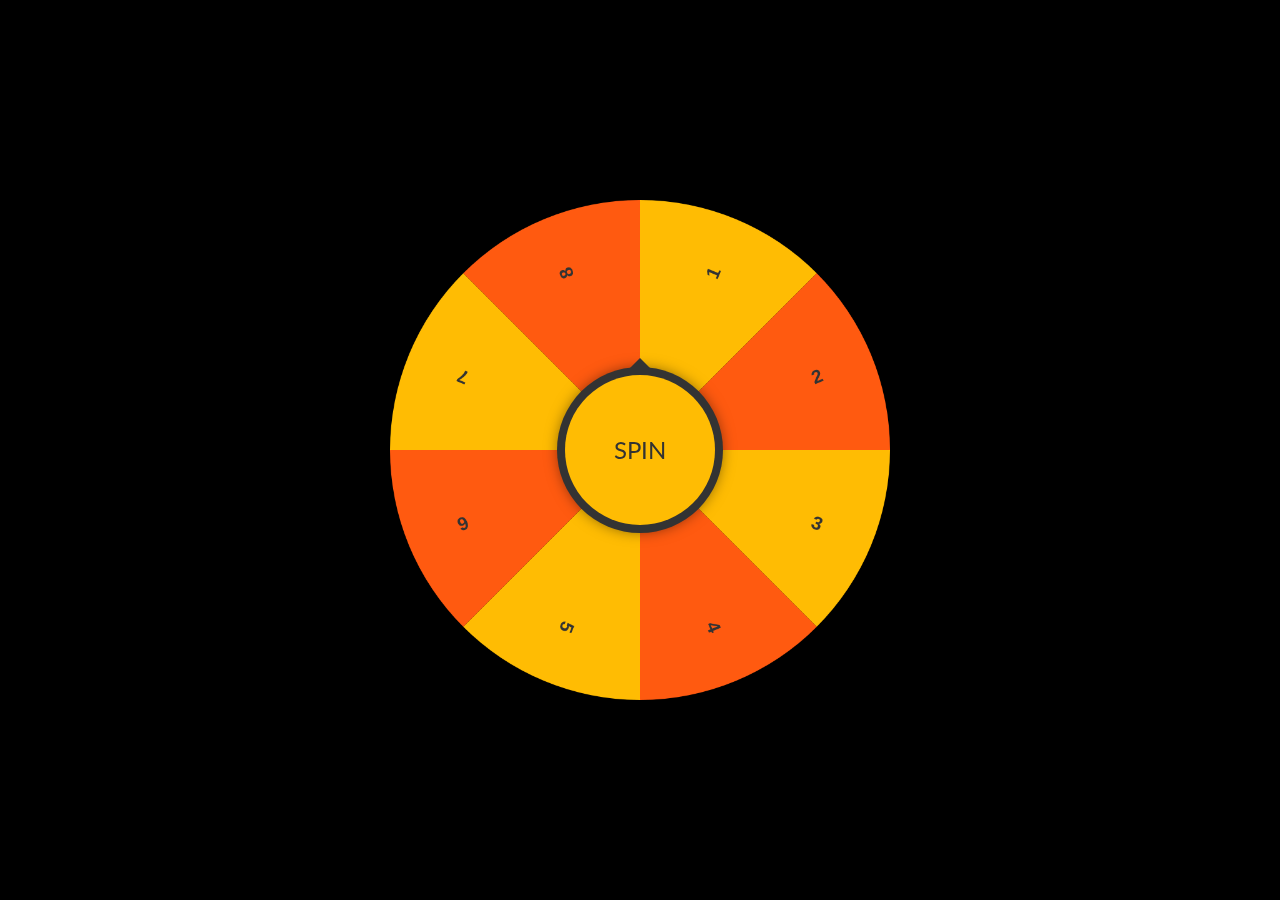
==== index.html @ 4b20868d "Rename Index.html to index.html" ====
<!doctype html>
<html>
  <head>
    <title>NiSource</title>
    <meta charset="UTF-8" />
    <style>
      @import url("https://fonts.googleapis.com/css2?family=Lato:wght@400;700&display=swap");
    </style>
    <link rel="stylesheet" href="styles.css" />
  </head>

  <body>
    <div id="spin_the_wheel">
      <canvas id="wheel" width="800" height="800"></canvas>
      <div id="spin">SPIN</div>
    </div>
    <script defer src="./script.js"></script>
  </body>
  
</html>
---- styles.css ----
* {
    margin: 0;
    padding: 0;
    box-sizing: border-box;
  }
  
  body {
    height: 100vh;
    display: grid;
    place-items: center;
    margin: 0;
    background-color: black;
  }
  
  #spin_the_wheel {
    display: inline-block;
    position: relative;
    overflow: hidden;
    z-index: 6;
    width: 90vw; /* Restrict the wheel to fit within viewport width */
    max-width: 500px; /* Optional max size for large screens */
    aspect-ratio: 1 / 1; /* Ensures the wheel remains circular */
  }
  
  #wheel {
    display: block;
    width: 100%; /* Matches the parent container */
    height: auto; /* Maintains aspect ratio */
  }
  
  #spin {
    font: 1.5em/0 "Lato", sans-serif;
    user-select: none;
    cursor: pointer;
    display: flex;
    justify-content: center;
    align-items: center;
    position: absolute;
    top: 50%;
    left: 50%;
    width: 30%; /* Proportional to the wheel */
    height: 30%; /* Proportional to the wheel */
    margin: -15%;
    background: #FFBC03; /* Default yellow background */
    color: #333333; /* Default dark text */
    box-shadow: 0 0 0 8px currentColor, 0 0px 15px 5px rgba(0, 0, 0, 0.6);
    border-radius: 50%;
    transition: 0.8s;
  }
  
  #spin::after {
    content: "";
    position: absolute;
    top: -17px;
    border: 10px solid transparent;
    border-bottom-color: currentColor;
    border-top: none;
  }
  
  .row {
    display: flex;
    flex-direction: row;
    flex-wrap: wrap;
    width: 100%;
  }
  
  .column {
    display: flex;
    flex-direction: column;
    flex-basis: 100%;
    flex: 1;
  }
  
  /* Responsive Adjustments */
  @media (max-width: 768px) {
    #spin {
      font-size: 1.2em; /* Adjust font size for smaller screens */
      width: 35%; /* Adjust button size */
      height: 35%;
      margin: -17.5%;
    }
  
    #spin::after {
      top: -14px; /* Adjust pointer position */
      border-width: 8px; /* Adjust pointer size */
    }
  }
  
  @media (max-width: 480px) {
    #spin {
      font-size: 1em; /* Smaller text for very small screens */
      width: 40%;
      height: 40%;
      margin: -20%;
    }
  
    #spin::after {
      top: -12px;
      border-width: 6px;
    }
  }
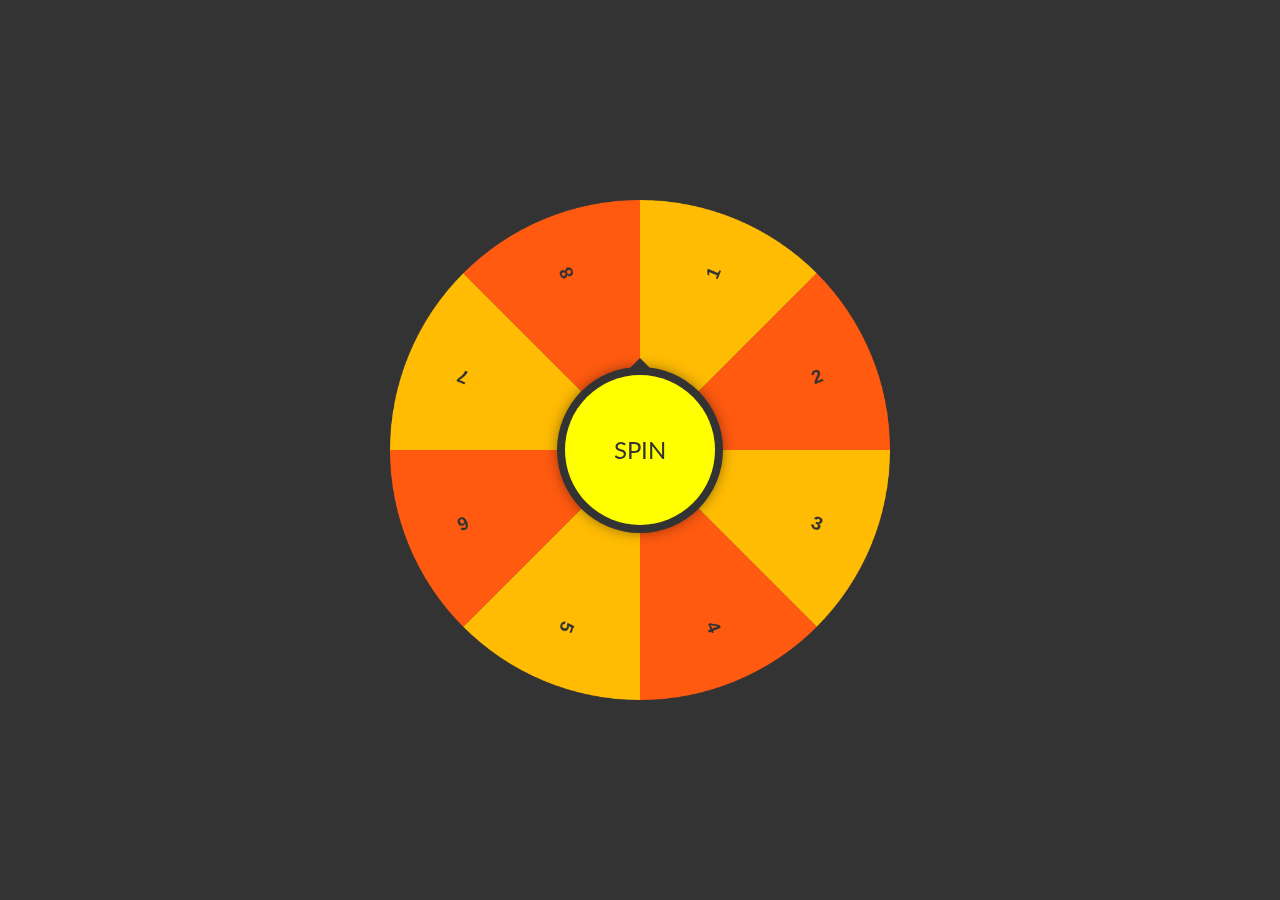
==== commit 907350dc: "Merge branch 'main' of https://github.com/krishSibin/NiSource-SpinningWheel" ====
--- a/index.html
+++ b/index.html
@@ -1,7 +1,7 @@
 <!doctype html>
 <html>
   <head>
-    <title>NiSource</title>
+    <title>InfoSec</title>
     <meta charset="UTF-8" />
     <style>
       @import url("https://fonts.googleapis.com/css2?family=Lato:wght@400;700&display=swap");
--- a/styles.css
+++ b/styles.css
@@ -1,102 +1,79 @@
+@import url('https://fonts.googleapis.com/css?family=Montserrat:400,800');
+
 * {
-    margin: 0;
-    padding: 0;
-    box-sizing: border-box;
+  margin: 0;
+  padding: 0;
+  box-sizing: border-box;
+}
+
+body {
+  font-family: 'Montserrat', sans-serif;
+  height: 100vh;
+  display: grid;
+  place-items: center;
+  margin: 0;
+  background-color: rgba(0, 0, 0, 0.8);
+  /* background-image: url('./second.png'); */
+  background-size: contain;
+  background-repeat: no-repeat;
+  background-position: center;
+  background-blend-mode: soft-light;
+
+  @media (max-width: 768px) {
+    background-size: cover;
   }
-  
-  body {
-    height: 100vh;
-    display: grid;
-    place-items: center;
-    margin: 0;
-    background-color: black;
+
+  @media (max-width: 480px) {
+    background-size: 120%;
   }
-  
-  #spin_the_wheel {
-    display: inline-block;
-    position: relative;
-    overflow: hidden;
-    z-index: 6;
-    width: 90vw; /* Restrict the wheel to fit within viewport width */
-    max-width: 500px; /* Optional max size for large screens */
-    aspect-ratio: 1 / 1; /* Ensures the wheel remains circular */
-  }
-  
-  #wheel {
-    display: block;
-    width: 100%; /* Matches the parent container */
-    height: auto; /* Maintains aspect ratio */
-  }
-  
-  #spin {
-    font: 1.5em/0 "Lato", sans-serif;
-    user-select: none;
-    cursor: pointer;
-    display: flex;
-    justify-content: center;
-    align-items: center;
-    position: absolute;
-    top: 50%;
-    left: 50%;
-    width: 30%; /* Proportional to the wheel */
-    height: 30%; /* Proportional to the wheel */
-    margin: -15%;
-    background: #FFBC03; /* Default yellow background */
-    color: #333333; /* Default dark text */
-    box-shadow: 0 0 0 8px currentColor, 0 0px 15px 5px rgba(0, 0, 0, 0.6);
-    border-radius: 50%;
-    transition: 0.8s;
-  }
-  
-  #spin::after {
-    content: "";
-    position: absolute;
-    top: -17px;
-    border: 10px solid transparent;
-    border-bottom-color: currentColor;
-    border-top: none;
-  }
-  
-  .row {
-    display: flex;
-    flex-direction: row;
-    flex-wrap: wrap;
-    width: 100%;
-  }
-  
-  .column {
-    display: flex;
-    flex-direction: column;
-    flex-basis: 100%;
-    flex: 1;
-  }
-  
-  /* Responsive Adjustments */
-  @media (max-width: 768px) {
-    #spin {
-      font-size: 1.2em; /* Adjust font size for smaller screens */
-      width: 35%; /* Adjust button size */
-      height: 35%;
-      margin: -17.5%;
-    }
-  
-    #spin::after {
-      top: -14px; /* Adjust pointer position */
-      border-width: 8px; /* Adjust pointer size */
-    }
-  }
-  
-  @media (max-width: 480px) {
-    #spin {
-      font-size: 1em; /* Smaller text for very small screens */
-      width: 40%;
-      height: 40%;
-      margin: -20%;
-    }
-  
-    #spin::after {
-      top: -12px;
-      border-width: 6px;
-    }
-  }
-  +}
+
+#spin_the_wheel {
+  display: inline-block;
+  position: relative;
+  overflow: hidden;
+  z-index: 6;
+  width: 90vw;
+  max-width: 500px;
+  aspect-ratio: 1 / 1;
+  transition: transform 0.3s ease-out; /* Smooth zoom effect */
+}
+
+#wheel {
+  display: block;
+  width: 100%;
+  height: auto;
+}
+
+#spin {
+  font: 1.5em/0 "Lato", sans-serif;
+  user-select: none;
+  cursor: pointer;
+  display: flex;
+  justify-content: center;
+  align-items: center;
+  position: absolute;
+  top: 50%;
+  left: 50%;
+  width: 30%;
+  height: 30%;
+  margin: -15%;
+  background-color: #FFBC03;
+  color: #333333;
+  box-shadow: 0 0 0 8px currentColor, 0 0px 15px 5px rgba(0, 0, 0, 0.6);
+  border-radius: 50%;
+  transition: transform 0.3s ease-out;
+}
+
+#spin::after {
+  content: "";
+  position: absolute;
+  top: -17px;
+  border: 10px solid transparent;
+  border-bottom-color: currentColor;
+  border-top: none;
+}
+
+.spin-zoom {
+  transform: scale(1.6); /* Slight zoom effect */
+}
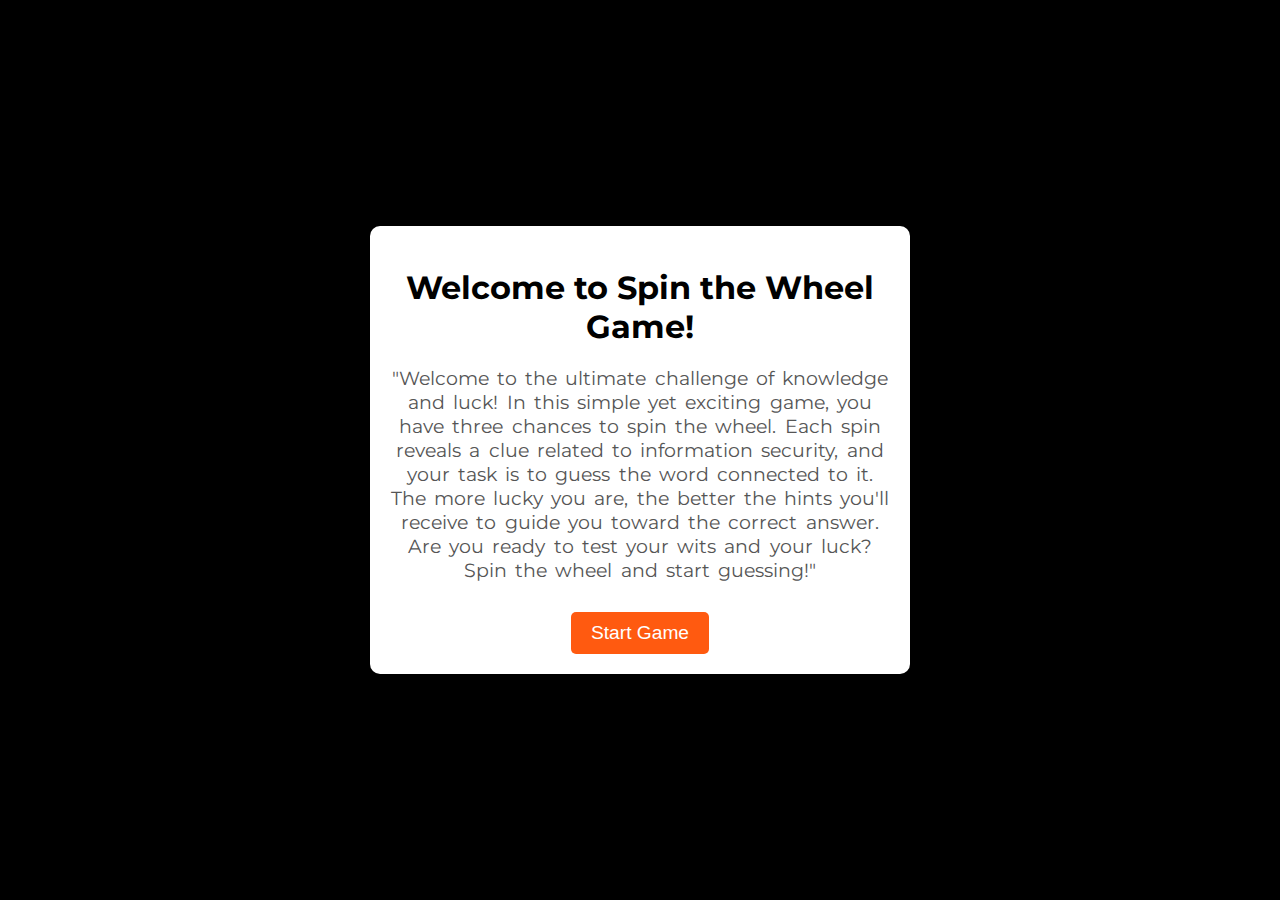
==== commit 12d158df: "Update and rename landing.html to index.html" ====
--- a/index.html
+++ b/index.html
@@ -1,20 +1,75 @@
-<!doctype html>
-<html>
-  <head>
-    <title>InfoSec</title>
-    <meta charset="UTF-8" />
-    <style>
-      @import url("https://fonts.googleapis.com/css2?family=Lato:wght@400;700&display=swap");
-    </style>
-    <link rel="stylesheet" href="styles.css" />
-  </head>
+<!DOCTYPE html>
+<html lang="en">
+<head>
+  <meta charset="UTF-8">
+  <meta name="viewport" content="width=device-width, initial-scale=1.0">
+  <title>Welcome to Spin the Wheel Game</title>
+  <style>
+    @import url('https://fonts.googleapis.com/css?family=Montserrat:400,800');
+    body {
+        font-family: 'Montserrat', sans-serif;
+      display: flex;
+      justify-content: center;
+      align-items: center;
+      height: 100vh;
+      margin: 0;
+      background-color: black;
+      text-align: center;
+    }
 
-  <body>
-    <div id="spin_the_wheel">
-      <canvas id="wheel" width="800" height="800"></canvas>
-      <div id="spin">SPIN</div>
-    </div>
-    <script defer src="./script.js"></script>
-  </body>
-  
+    .container {
+      padding: 20px;
+      background-color: #ffffff;
+      border-radius: 10px;
+      box-shadow: 0 4px 15px rgba(0, 0, 0, 0.1);
+      width: 80%;
+      max-width: 500px;
+    }
+
+    .title {
+      font-size: 2rem;
+      margin-bottom: 20px;
+    }
+
+    .description {
+      font-size: 1.2rem;
+      margin-bottom: 30px;
+      color: #555;
+      word-spacing: .2rem;
+      align-items: center;
+    }
+
+    .btn {
+      padding: 10px 20px;
+      font-size: 1.2rem;
+      background-color: #ff5a10;
+      color: white;
+      border: none;
+      border-radius: 5px;
+      cursor: pointer;
+      transition: background-color 0.3s;
+    }
+
+    .btn:hover {
+      background-color: #ff751a;
+    }
+  </style>
+</head>
+<body>
+
+  <div class="container">
+    <h1 class="title">Welcome to Spin the Wheel Game!</h1>
+    <p class="description">
+        "Welcome to the ultimate challenge of knowledge and luck! In this simple yet exciting game, you have three chances to spin the wheel. Each spin reveals a clue related to information security, and your task is to guess the word connected to it. The more lucky you are, the better the hints you'll receive to guide you toward the correct answer. Are you ready to test your wits and your luck? Spin the wheel and start guessing!"
+    </p>
+    <button class="btn" onclick="startGame()">Start Game</button>
+  </div>
+
+  <script>
+    function startGame() {
+      window.location.href = 'landing1.html'; // Redirect to spin page
+    }
+  </script>
+
+</body>
 </html>
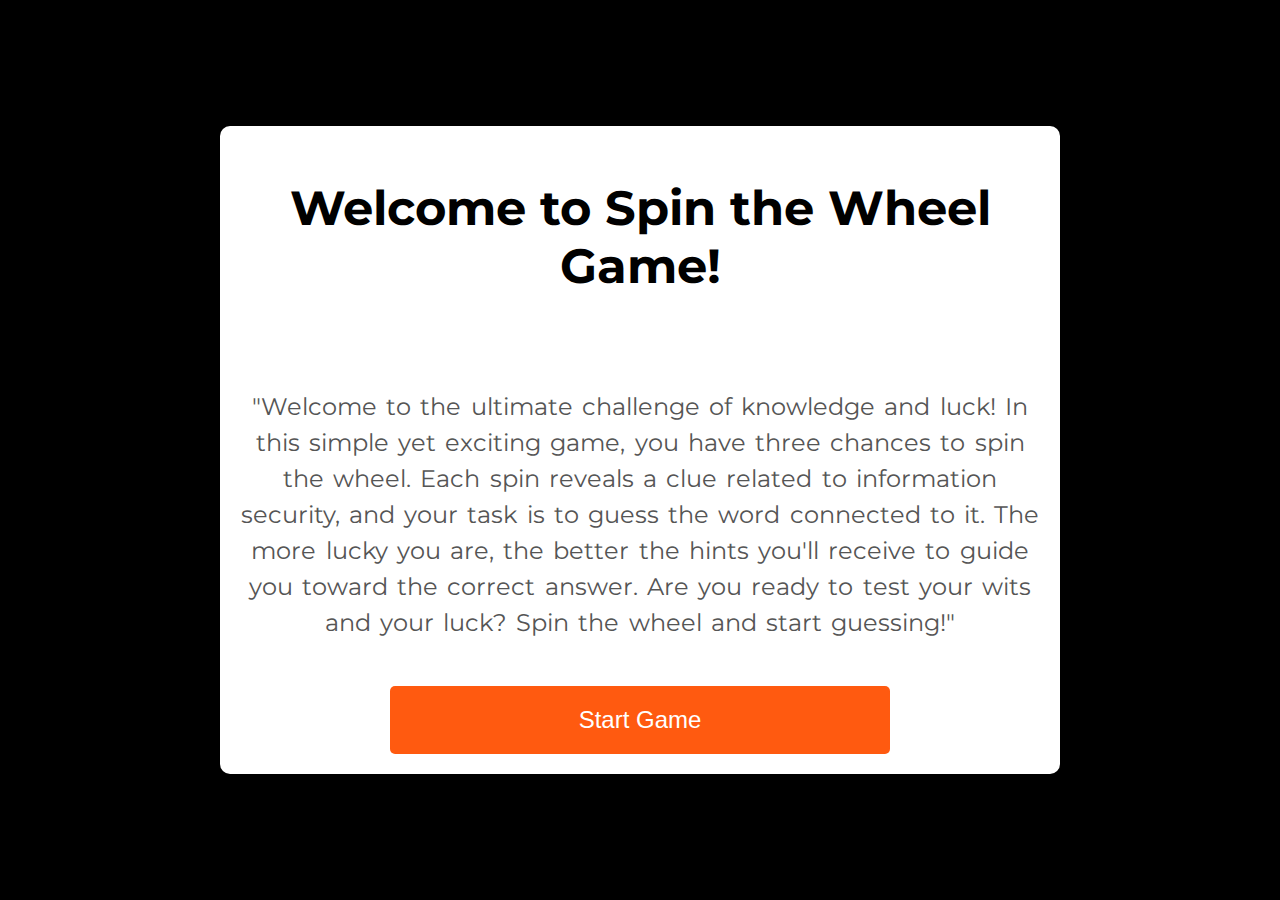
==== commit 3a3195c5: "fifth" ====
--- a/index.html
+++ b/index.html
@@ -3,7 +3,7 @@
 <head>
   <meta charset="UTF-8">
   <meta name="viewport" content="width=device-width, initial-scale=1.0">
-  <title>Welcome to Spin the Wheel Game</title>
+  <title>SPINNING WHEEL</title>
   <style>
     @import url('https://fonts.googleapis.com/css?family=Montserrat:400,800');
     body {
@@ -18,36 +18,46 @@
     }
 
     .container {
+      position: relative;
       padding: 20px;
       background-color: #ffffff;
       border-radius: 10px;
       box-shadow: 0 4px 15px rgba(0, 0, 0, 0.1);
-      width: 80%;
-      max-width: 500px;
+      width: 90%;
+      max-width: 800px;
+      height: auto;
+      max-height: 100vh;
+      display: flex;
+      flex-direction: column;
+      justify-content: space-between;
     }
 
     .title {
-      font-size: 2rem;
-      margin-bottom: 20px;
+      font-size: 3rem;
+      margin-bottom: 70px;
     }
 
     .description {
-      font-size: 1.2rem;
-      margin-bottom: 30px;
+      font-size: 1.5rem;
+      margin-bottom: 20px;
       color: #555;
-      word-spacing: .2rem;
-      align-items: center;
+      word-spacing: 0.2rem;
+      line-height: 1.5;
+      text-align: center;
     }
 
     .btn {
-      padding: 10px 20px;
-      font-size: 1.2rem;
+      margin-top: 25px;
+      padding: 20px 20px;
+      font-size: 1.5rem;
       background-color: #ff5a10;
       color: white;
       border: none;
       border-radius: 5px;
       cursor: pointer;
       transition: background-color 0.3s;
+      margin-left: 150px;
+      margin-right: 150px;
     }
 
     .btn:hover {
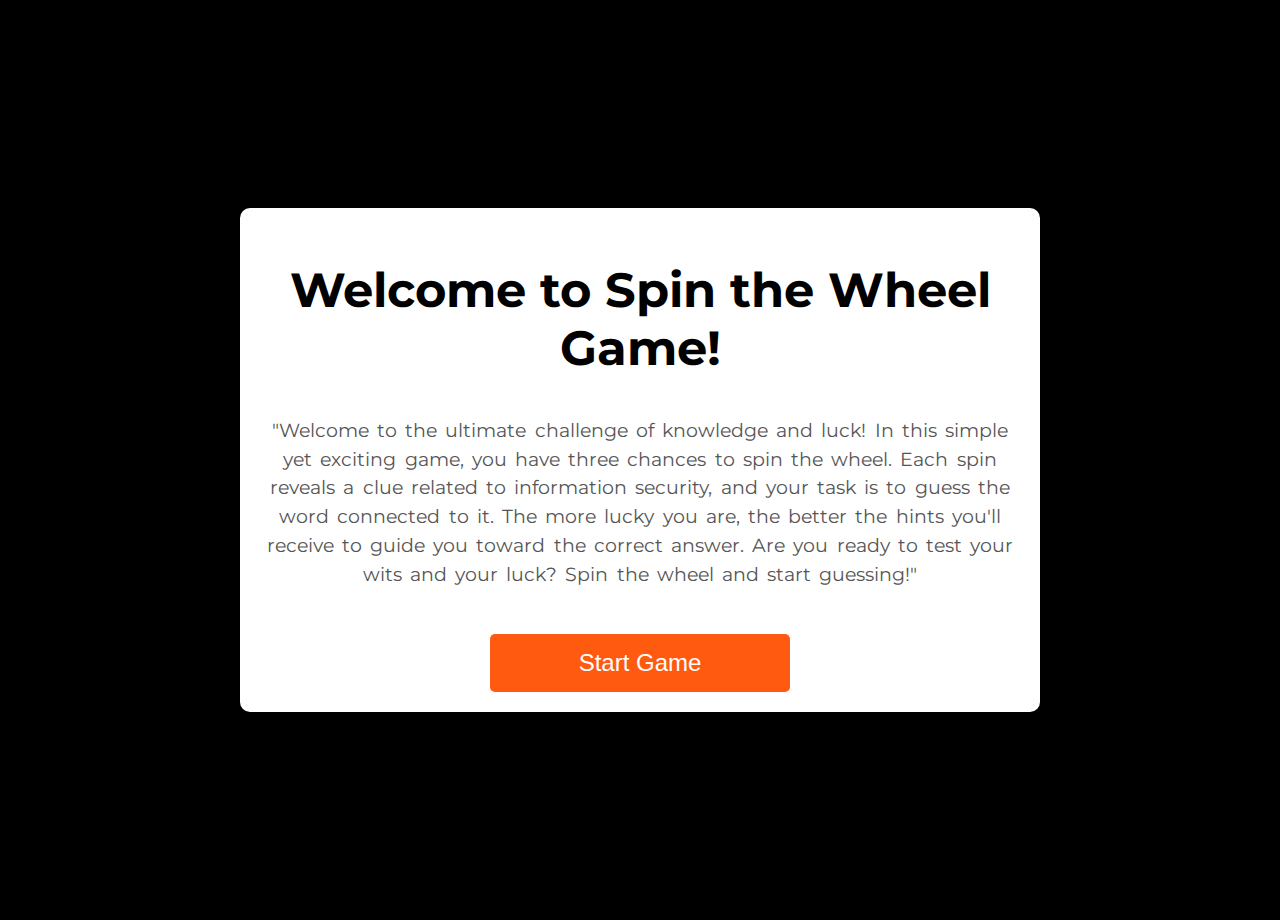
==== commit 19461044: "laa" ====
--- a/index.html
+++ b/index.html
@@ -7,7 +7,7 @@
   <style>
     @import url('https://fonts.googleapis.com/css?family=Montserrat:400,800');
     body {
-        font-family: 'Montserrat', sans-serif;
+      font-family: 'Montserrat', sans-serif;
       display: flex;
       justify-content: center;
       align-items: center;
@@ -15,6 +15,7 @@
       margin: 0;
       background-color: black;
       text-align: center;
+      padding: 10px; /* Add padding to prevent overflow on small screens */
     }
 
     .container {
@@ -23,22 +24,24 @@
       background-color: #ffffff;
       border-radius: 10px;
       box-shadow: 0 4px 15px rgba(0, 0, 0, 0.1);
-      width: 90%;
+      width: 100%; /* Make it take full width */
       max-width: 800px;
       height: auto;
-      max-height: 100vh;
+      max-height: 80vh;
       display: flex;
       flex-direction: column;
       justify-content: space-between;
+      box-sizing: border-box;
     }
 
     .title {
       font-size: 3rem;
-      margin-bottom: 70px;
+      margin-bottom: 20px;
+      word-wrap: break-word; /* Prevent title from overflowing */
     }
 
     .description {
-      font-size: 1.5rem;
+      font-size: 1.2rem; /* Adjust font size for better readability */
       margin-bottom: 20px;
       color: #555;
       word-spacing: 0.2rem;
@@ -48,7 +51,7 @@
 
     .btn {
       margin-top: 25px;
-      padding: 20px 20px;
+      padding: 15px;
       font-size: 1.5rem;
       background-color: #ff5a10;
       color: white;
@@ -56,12 +59,45 @@
       border-radius: 5px;
       cursor: pointer;
       transition: background-color 0.3s;
-      margin-left: 150px;
-      margin-right: 150px;
+      width: 100%; /* Make the button full width */
+      max-width: 300px; /* Limit the max width for larger screens */
+      margin-left: auto;
+      margin-right: auto;
     }
 
     .btn:hover {
       background-color: #ff751a;
+    }
+
+    /* Responsive Design */
+    @media (max-width: 768px) {
+      .title {
+        font-size: 2rem; /* Adjust title size for smaller screens */
+      }
+      
+      .description {
+        font-size: 1rem; /* Adjust description font size */
+      }
+
+      .btn {
+        padding: 12px;
+        font-size: 1.2rem; /* Make button text a bit smaller */
+      }
+    }
+
+    @media (max-width: 480px) {
+      .title {
+        font-size: 1.8rem; /* Further reduce title size on very small screens */
+      }
+
+      .description {
+        font-size: 0.9rem; /* Further adjust description font size */
+      }
+
+      .btn {
+        font-size: 1rem; /* Adjust button size */
+        padding: 10px; /* Reduce button padding */
+      }
     }
   </style>
 </head>
@@ -77,7 +113,7 @@
 
   <script>
     function startGame() {
-      window.location.href = 'landing1.html'; // Redirect to spin page
+      window.location.href = 'landing1.html'; 
     }
   </script>
 
